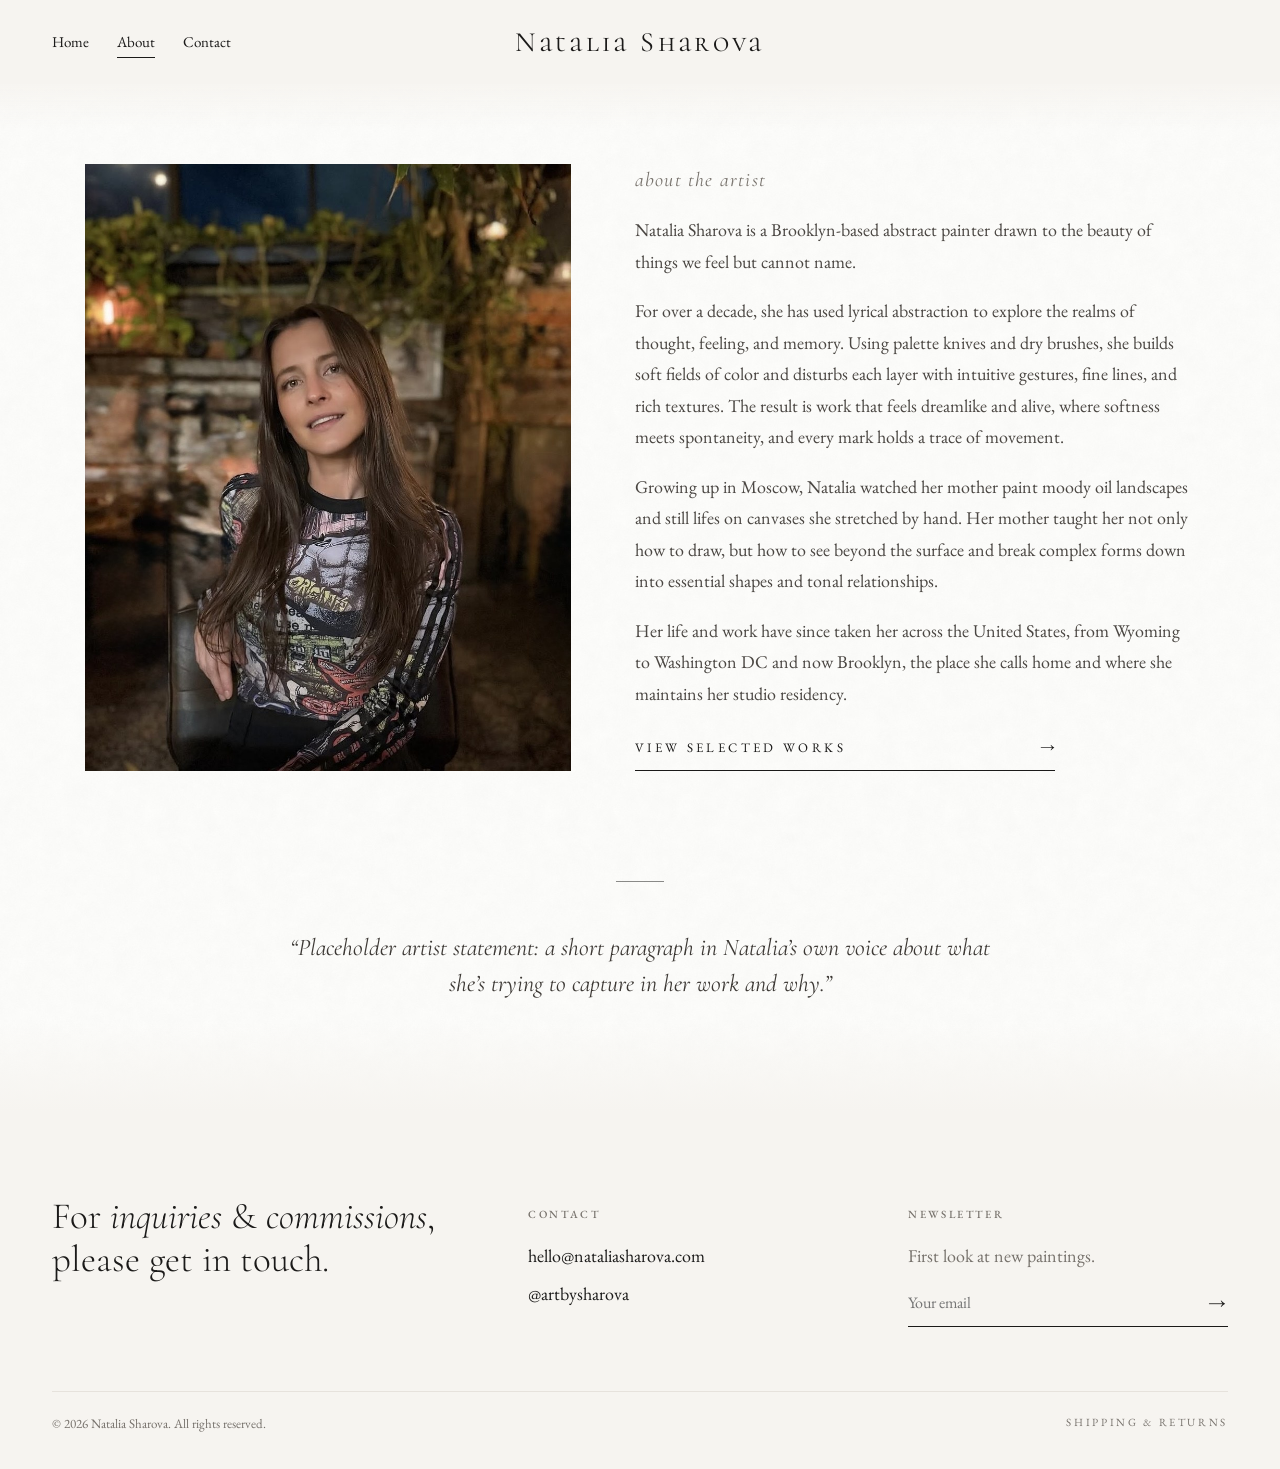
==== about.html @ 8653225b "Footer: copyright on one line Co-Authored-By: Claude Opus 5.5 <noreply@anthropic.com>" ====
<!doctype html>
<html lang="en">
<head>
  <meta charset="utf-8">
  <meta name="viewport" content="width=device-width, initial-scale=1">
  <title>About | Natalia Sharova</title>
  <meta name="description" content="About the artist Natalia Sharova.">
  <link rel="preconnect" href="https://fonts.googleapis.com">
  <link rel="preconnect" href="https://fonts.gstatic.com" crossorigin>
  <link href="https://fonts.googleapis.com/css2?family=Cormorant+Garamond:ital,wght@0,300;0,400;0,500;1,400&family=EB+Garamond:wght@400;500&family=Cormorant+Unicase:wght@400&display=swap" rel="stylesheet">
  <link rel="stylesheet" href="styles.css?v=20261111150754">
</head>
<body>

  <header class="site-header">
    <div class="wrap header-inner">
      <nav class="nav">
        <a href="index.html">Home</a>
        <a href="about.html" aria-current="page">About</a>
        <a href="#contact">Contact</a>
      </nav>
      <a class="logo" href="index.html">Natalia Sharova</a>
      <div class="header-right"></div>
    </div>
  </header>

  <main class="wrap">
    <section class="about">
      <img class="reveal" src="images/portrait-natalia-final.jpg" alt="Portrait of Natalia Sharova">
      <div class="reveal about-bio" style="transition-delay:.15s">
        <div class="eyebrow">about the artist</div>
        <h1 class="visually-hidden">About Natalia Sharova</h1>
        <p>Natalia Sharova is a Brooklyn-based abstract painter drawn to the beauty of things we feel but cannot name.</p>
        <p>For over a decade, she has used lyrical abstraction to explore the realms of thought, feeling, and memory. Using palette knives and dry brushes, she builds soft fields of color and disturbs each layer with intuitive gestures, fine lines, and rich textures. The result is work that feels dreamlike and alive, where softness meets spontaneity, and every mark holds a trace of movement.</p>
        <p>Growing up in Moscow, Natalia watched her mother paint moody oil landscapes and still lifes on canvases she stretched by hand. Her mother taught her not only how to draw, but how to see beyond the surface and break complex forms down into essential shapes and tonal relationships.</p>
        <p>Her life and work have since taken her across the United States, from Wyoming to Washington DC and now Brooklyn, the place she calls home and where she maintains her studio residency.</p>
        <a class="ruled about-link" href="index.html#shop"><span class="label">View selected works</span><span class="arrow" aria-hidden="true">→</span></a>
      </div>
    </section>

    <section class="statement reveal">
      <div class="divider" style="margin-bottom:48px"></div>
      <p>“Placeholder artist statement: a short paragraph in Natalia’s own voice about what she’s trying to capture in her work and why.”</p>
    </section>
  </main>

  <footer class="site-footer" id="contact">
    <div class="wrap reveal">
      <div class="foot-grid">
        <h2 class="foot-lead">For <em>inquiries</em> &amp; <em>commissions</em>, please get in touch.</h2>
        <div class="foot-col">
          <h3>Contact</h3>
          <ul>
            <li><a href="mailto:hello@nataliasharova.com">hello@nataliasharova.com</a></li>
            <li><a href="https://www.instagram.com/artbysharova" target="_blank" rel="noopener">@artbysharova</a></li>
          </ul>
        </div>
        <div class="foot-col">
          <h3>Newsletter</h3>
          <p class="foot-note">First look at new paintings.</p>
          <form class="signup" onsubmit="event.preventDefault(); this.innerHTML='<p class=&quot;foot-note&quot;>Thank you. You&rsquo;re on the list.</p>';">
            <input type="email" placeholder="Your email" required aria-label="Email address">
            <button type="submit" aria-label="Sign up">→</button>
          </form>
        </div>
      </div>
      <div class="foot-base">
        <p>© 2026 Natalia Sharova. All rights reserved.</p>
        <a href="shipping.html">Shipping &amp; Returns</a>
      </div>
    </div>
  </footer>

  <script>
    // Make the portrait exactly as tall as the bio next to it (re-measured whenever the bio's size changes).
    (function () {
      const bio = document.querySelector(".about-bio"), sec = document.querySelector(".about");
      if (!bio) return;
      const fit = () => sec.style.setProperty("--bio-h", bio.offsetHeight + "px");
      fit();                                    // right away
      addEventListener("load", fit);            // after fonts and images settle
      addEventListener("resize", fit);
      if (document.fonts) document.fonts.ready.then(fit);
      if ("ResizeObserver" in window) new ResizeObserver(fit).observe(bio);
    })();
  </script>
  <script src="reveal.js?v=20261111150754"></script>
</body>
</html>
---- styles.css ----
/* ---------- Colors & fonts (change these to restyle the whole site) ---------- */
:root {
  --paper: #ffffff;
  --ink: #1b1a19;
  --muted: #76716b;
  --line: #e6e2dc;
  --soft: #f6f4f0;
  --display: "Cormorant Garamond", Georgia, serif;
  --body: "EB Garamond", Georgia, serif;
}

* { box-sizing: border-box; margin: 0; padding: 0; }
html { scroll-behavior: smooth; }
body {
  /* very subtle stone/paper texture over the white (images/paper-texture.jpg; 800px tile shown at 400px for sharpness) */
  background: var(--paper) url("images/paper-texture.jpg?v=3") repeat;
  background-size: 400px 400px;
  color: var(--ink);
  font-family: var(--body);
  font-size: 18px;
  line-height: 1.6;
  -webkit-font-smoothing: antialiased;
}
img { display: block; max-width: 100%; }
a { color: inherit; text-decoration: none; }
button { font: inherit; color: inherit; background: none; border: 0; cursor: pointer; }

.wrap { max-width: 1240px; margin: 0 auto; padding: 0 clamp(16px, calc(4vw - 8px), 32px); }   /* side margins narrow gradually */

/* ---------- Fade-in on scroll ---------- */
.js-reveal .reveal { opacity: 0; transform: translateY(24px); transition: opacity 1s ease, transform 1s ease; }
.js-reveal .reveal.is-visible { opacity: 1; transform: none; }
@media (prefers-reduced-motion: reduce) { .js-reveal .reveal { transform: none; } }

/* ---------- Tagline font (Paragraph, a handwritten script; file in /fonts) ---------- */
@font-face { font-family: "Paragraph"; src: url("fonts/Paragraph.otf") format("opentype"); font-display: swap; }

/* ---------- Header ---------- */
.site-header {
  position: sticky; top: 0; z-index: 20;
  background: rgba(246,244,240,.94); /* same as footer (--soft), slightly see-through */
  backdrop-filter: blur(6px);
}
/* soft fade from the header color into the white page below it */
.site-header::after {
  content: ""; position: absolute; left: 0; right: 0; top: 100%; height: 44px;
  background: linear-gradient(to bottom, rgba(246,244,240,.94), rgba(246,244,240,0));
  pointer-events: none;
}
.header-inner {
  display: grid; grid-template-columns: 1fr auto 1fr; align-items: center;
  height: 84px;
}
.nav { display: flex; gap: 28px; font-size: 15px; }
.nav a { position: relative; padding: 4px 0; }
.nav a::after {
  content: ""; position: absolute; left: 0; right: 0; bottom: 0; height: 1px;
  background: var(--ink); transform: scaleX(0); transition: transform .3s;
}
.nav a:hover::after, .nav a[aria-current="page"]::after { transform: scaleX(1); }
.logo {
  font-family: "Cormorant Unicase", var(--display); font-weight: 400; font-size: 28px;
  letter-spacing: .12em; text-align: center;
}
.header-right { display: flex; justify-content: flex-end; gap: 18px; }
.icon { width: 18px; height: 18px; }

/* ---------- Welcome ---------- */
.welcome { text-align: center; padding-top: 88px; padding-bottom: 72px; }
.eyebrow {
  font-family: var(--display); font-style: italic; font-size: 20px;
  color: var(--muted); letter-spacing: .06em;
}
.welcome h1 {
  font-family: var(--display); font-weight: 300; font-size: clamp(34px, 5vw, 56px);
  line-height: 1.15; margin: 0 auto 18px; max-width: 18ch;
}
/* handwritten tagline: one line on computers, breaks after "place" on phones */
.welcome h1.tagline {
  font-family: "Paragraph", var(--display); font-weight: 400;
  font-size: clamp(75px, calc(6.96vw + 47.8px), 130px);   /* scales smoothly: 130px desktop → ~105px tablet → 75px phone */
  line-height: .75; max-width: none; margin-bottom: 0;
}
.phone-break { display: none; }

/* Tagline "being written": it starts as faint grey script, then black ink sweeps across it left to right
   at one steady pace, fully written 1.6s after the page loads (each half sweeps in .654s). */
@property --ink-edge { syntax: "<percentage>"; inherits: false; initial-value: 0%; }   /* separate name: --ink is the site's near-black color */
.tagline.writing .seg { position: relative; display: inline-block; color: rgba(27, 26, 25, .16);
  padding: .35em .25em; margin: -.35em -.25em; }        /* padding keeps the script's flourishes inside the ink layer */
.tagline.writing .seg::after {
  content: attr(data-text); position: absolute; inset: 0; padding: inherit; color: #1b1a19;
  -webkit-mask-image: linear-gradient(90deg, #000 calc(var(--ink-edge) - 6%), transparent var(--ink-edge));
          mask-image: linear-gradient(90deg, #000 calc(var(--ink-edge) - 6%), transparent var(--ink-edge));
  animation: write .654s linear .4s forwards;
}
.tagline.writing .s2::after { animation-delay: .947s; }  /* starts as the first half's ink reaches it (.4s + .654s × 88.6/106), so the edge flows straight through */
@keyframes write { from { --ink-edge: 0%; } to { --ink-edge: 106%; } }
@media (prefers-reduced-motion: reduce) {                /* no animation: show it already written */
  .tagline.writing .seg::after { animation: none; -webkit-mask-image: none; mask-image: none; }
}
@media (max-width: 600px) { .phone-break { display: inline; } }   /* phones: two lines */

.welcome p { max-width: 560px; margin: 0 auto 34px; color: #4a4642; }

.btn {
  display: inline-block; background: var(--ink); color: #fff;
  padding: 13px 34px; font-size: 16px; letter-spacing: .04em;
  transition: background .25s;
}
.btn:hover { background: #3a3733; }
.btn.outline { background: transparent; color: var(--ink); border: 1px solid var(--ink); }
.btn.outline:hover { background: var(--ink); color: #fff; }
.btn[aria-disabled="true"] { background: #bdb8b1; pointer-events: none; }

.divider { width: 48px; height: 1px; background: var(--ink); margin: 0 auto; opacity: .5; }

/* ---------- Shop ---------- */
.shop { padding-top: 72px; padding-bottom: 110px; scroll-margin-top: 20px; }
.section-title {
  font-family: var(--display); font-weight: 400; font-size: clamp(24px, calc(2.14vw + 13.7px), 30px); text-align: center;
}
.filters { display: flex; justify-content: center; gap: 28px; margin-top: 18px; font-size: 16px; color: var(--muted); }
.filters button { padding: 4px 0; border-bottom: 1px solid transparent; }
.filters button.active { color: var(--ink); border-color: var(--ink); }

.grid { display: grid; grid-template-columns: repeat(3, 1fr); gap: 56px 40px; margin-top: 56px; }
/* Staggered layout (used when LAYOUT = "staggered" in artworks.js) */
.stagger { margin-top: 56px; }
.srow { display: flex; align-items: flex-start; margin-bottom: clamp(48px, 7vw, 110px); }
.srow .card { flex: none; width: calc(var(--in) / 40 * clamp(44%, calc(44% + (1300px - 100vw) * .21), 50%)); }
.srow .card:last-child:not(:first-child) { margin-left: auto; }
@media (max-width: 760px) {                             /* phones: one column, alternating left and right */
  .srow { flex-direction: column; margin-bottom: 0; }
  .srow .card { width: calc(var(--in) / 40 * 86%); margin: 0 0 56px 0 !important; }
  .srow .card.alt { align-self: flex-end; }
}

.card { text-align: left; cursor: pointer; }
.card-media { position: relative; aspect-ratio: 1 / 1; overflow: hidden; background: var(--soft); }
.card-media img {
  position: absolute; inset: 0; width: 100%; height: 100%; object-fit: cover;
  transition: opacity .7s ease;
}
.card-media .room { opacity: 0; }
@media (hover: hover) {
  .card:hover .card-media .room { opacity: 1; }
}
.tag {
  position: absolute; top: 14px; left: 14px; z-index: 2;
  background: rgba(255,255,255,.55); backdrop-filter: blur(4px); color: rgba(27,26,25,.8); font-size: 13px; letter-spacing: .08em; text-transform: uppercase;
  padding: 3px 10px;
}
.card h3 { font-family: var(--display); font-style: italic; font-weight: 500; font-size: 22px; margin-top: 18px; }
.card .meta { font-size: 15px; color: var(--muted); }
.card .price { font-size: 16px; margin-top: 2px; }
.card.sold .price { color: var(--muted); }
/* On computers, the price only appears while the mouse is over the painting (its space stays reserved so nothing jumps).
   Phones and tablets can't hover, so there it stays visible. */
@media (hover: hover) {
  /* quick fade-out in place: it only moves back up after it's fully invisible, ready for the next slide-in */
  .card .price { opacity: 0; transform: translateY(-12px); transition: opacity .4s ease, transform 0s linear .4s; }
  .card:hover .price, .card:focus-visible .price {                                    /* slow fade-in, sliding down */
    opacity: 1; transform: none; transition: opacity 1s ease, transform 1s ease;
  }
}

/* ---------- Detail view (opens when a painting is clicked) ---------- */
.detail {
  position: fixed; inset: 0; z-index: 50; background: var(--paper) url("images/paper-texture.jpg?v=3") repeat; background-size: 400px 400px;
  overflow-y: auto; opacity: 0; visibility: hidden; transition: opacity .35s, visibility .35s;
}
.detail.open { opacity: 1; visibility: visible; }
.detail-close {
  position: fixed; top: 22px; right: 28px; font-size: 16px; z-index: 2;
  letter-spacing: .04em; padding: 6px 0; border-bottom: 1px solid var(--ink);
}
.detail-inner { container-type: inline-size; 
  display: grid; grid-template-columns: 1.25fr 1fr; gap: 64px; align-items: start;
  max-width: 1240px; margin: 0 auto; padding: 84px 32px 80px;
}
.detail-main { aspect-ratio: 1 / 1; background: var(--soft); overflow: hidden; touch-action: pan-y; }
/* mouse zoom eases in slowly and glides after the pointer; fingers move it directly (no lag) */
.detail-main img { width: 100%; height: 100%; object-fit: cover;
  transition: transform .8s cubic-bezier(.22, .61, .36, 1), transform-origin .45s ease-out; }
.detail-main.zoomed { touch-action: none; }                       /* while zoomed, a finger drag looks around the painting */
.detail-main.touching img { transition: none; }
@media (hover: hover) and (pointer: fine) { .detail-main { cursor: zoom-in; } }
.thumbs { display: flex; gap: 12px; margin-top: 12px; }
.thumbs button { width: 96px; aspect-ratio: 1 / 1; opacity: .5; transition: opacity .2s; outline-offset: 2px; }
.thumbs button.active, .thumbs button:hover { opacity: 1; }
.thumbs img { width: 100%; height: 100%; object-fit: cover; }
.detail-info { position: sticky; top: 84px; }
.detail-info h2 { font-family: var(--display); font-style: italic; font-weight: 400; font-size: clamp(26px, 3.06cqw, 36px); line-height: 1.1; }
.detail-info .kind { font-family: var(--display); font-style: italic; color: var(--muted); font-size: clamp(15px, 1.62cqw, 19px); margin-top: 6px; margin-bottom: 22px; }
/* detail view text scales with the detail view itself (cqw = % of its width), keeping the proportions to the painting you see at full width */
/* gallery-style status line: ● AVAILABLE / ● SOLD (detail view, and ● SOLD under sold paintings in the grid) */
.status { letter-spacing: .26em; text-transform: uppercase; color: var(--muted); }
.status .dot { display: inline-block; width: 7px; height: 7px; border-radius: 50%; background: #7e9a6f; margin-right: 9px; vertical-align: 1px; }
.status.sold .dot { background: #b0624f; }
.detail-info .status { font-size: clamp(10.5px, 1.02cqw, 12px); margin-bottom: 8px; }
.card .status { font-size: 10.5px; margin-top: 6px; }
.card .status .dot { width: 6px; height: 6px; margin-right: 8px; }
.detail-info .status + .price { margin-top: 0; }
.detail-info .status.sold { margin-bottom: 26px; }
.detail-info .price { font-size: clamp(17px, 1.87cqw, 22px); margin: 22px 0; }
.detail-info dl { display: grid; grid-template-columns: auto 1fr; gap: 6px 22px; font-size: 16px; border-top: 1px solid var(--line); padding-top: 20px; margin-bottom: 22px; }
.detail-info dt { color: var(--muted); }
.detail-info .desc { color: #4a4642; margin-bottom: 30px; }
.sizes { display: flex; flex-wrap: wrap; gap: 10px; margin-bottom: 26px; }
.sizes button { border: 1px solid var(--line); padding: 8px 16px; font-size: 15px; }
.sizes button.active { border-color: var(--ink); }
/* the inquire/purchase link: spaced capitals on a full-width hairline, arrow glides right on hover */
.ruled { display: flex; justify-content: space-between; align-items: baseline; width: 100%;
  font-size: clamp(11px, 1.1cqw, 13px); letter-spacing: .26em; text-transform: uppercase; color: var(--ink);
  padding: 4px 0 11px; border-bottom: 1px solid var(--ink); }
.ruled .arrow { display: inline-block; letter-spacing: 0; font-size: 15px; transition: transform .45s cubic-bezier(.22, .61, .36, 1); }
.ruled:hover .arrow, .ruled:focus-visible .arrow { transform: translateX(8px); }
.small-note { font-size: 14px; color: var(--muted); margin-top: 12px; }

/* ---------- Footer / contact ---------- */
.site-footer { position: relative; background: var(--soft); padding: 90px 0 36px; text-align: center; }
/* soft fade from the white page into the footer color */
.site-footer::before {
  content: ""; position: absolute; left: 0; right: 0; bottom: 100%; height: 90px;
  background: linear-gradient(to bottom, rgba(246,244,240,0), var(--soft));
  pointer-events: none;
}
/* Footer: gallery columns */
.site-footer { text-align: left; padding: 84px 0 34px; }
.foot-grid { display: grid; grid-template-columns: 1.3fr 1fr 1fr; gap: 60px; padding-bottom: 64px; }
.foot-lead { font-family: var(--display); font-weight: 300; font-size: clamp(30px, 2.9vw, 40px); line-height: 1.15; max-width: 440px; }
.foot-lead em { font-style: italic; }
.foot-col h3 { font-size: 11px; letter-spacing: .24em; text-transform: uppercase; font-weight: 500; color: var(--muted); margin: 10px 0 18px; }
.foot-col ul { list-style: none; padding: 0; }
.foot-col li { margin-bottom: 10px; }
.foot-col a { color: inherit; text-decoration: none; border-bottom: 1px solid transparent; transition: border-color .2s; }
.foot-col a:hover { border-bottom-color: currentColor; }
.foot-note { color: var(--muted); margin-bottom: 10px; }
.signup { display: flex; max-width: 340px; border-bottom: 1px solid var(--ink); }
.signup input { flex: 1; border: 0; background: transparent; font: inherit; font-size: 16px; padding: 10px 0; min-width: 0; color: var(--ink); }
.signup input:focus { outline: none; }
.signup button { background: none; border: 0; color: var(--ink); font-size: 18px; padding: 0 2px 0 14px; cursor: pointer; transition: transform .25s; }
.signup button:hover { transform: translateX(4px); }
.foot-base { border-top: 1px solid var(--line); padding-top: 22px; display: flex; justify-content: space-between; align-items: flex-start; font-size: 13px; color: var(--muted); line-height: 1.6; }
.foot-base a { color: inherit; text-decoration: none; font-size: 11px; letter-spacing: .24em; text-transform: uppercase; }
.foot-base a:hover { color: var(--ink); }
@media (max-width: 860px) {
  .foot-grid { grid-template-columns: 1fr 1fr; gap: 40px; }
  .foot-lead { grid-column: 1 / -1; }
}
@media (max-width: 560px) {
  .foot-grid { grid-template-columns: 1fr; gap: 34px; padding-bottom: 48px; }
  .foot-base { flex-direction: column; gap: 14px; }
}

/* ---------- About page ---------- */
/* portrait sized to exactly the height of the bio beside it (height set by a small script in about.html) */
.about { display: grid; grid-template-columns: auto minmax(0, 560px); justify-content: center; gap: 64px; align-items: center; padding-top: 80px; padding-bottom: 110px; }
.about img { aspect-ratio: 4/5; object-fit: cover; width: auto; height: var(--bio-h, 340px); }
.about-bio > :last-child { margin-bottom: 0; }
.about h1 { font-family: var(--display); font-weight: 300; font-size: 52px; line-height: 1.1; margin: 10px 0 24px; }
.about p { color: #4a4642; margin-bottom: 18px; line-height: 1.75; }
.about-link { max-width: 420px; margin-top: 22px; }
.statement { max-width: 720px; margin: 0 auto; padding-bottom: 110px; text-align: center; }
.statement h2 { font-family: var(--display); font-weight: 400; font-size: 34px; margin-bottom: 18px; }
.statement p { font-family: var(--display); font-style: italic; font-size: 24px; line-height: 1.5; color: #3d3935; }

/* ---------- Smaller screens ---------- */
@media (max-width: 900px) {
  .grid { grid-template-columns: repeat(2, 1fr); gap: 44px 20px; }
  .about { gap: 40px; }        /* tablets keep the portrait beside the bio */
  .detail-inner { gap: 36px; }   /* tablets keep the desktop side-by-side detail view, just a tighter gap */
}
@media (max-width: 760px) {      /* phones: detail view stacks (photo above the details) */
  .about { grid-template-columns: 1fr; gap: 36px; }   /* phones: portrait above the bio, full width */
  .about img { width: 100%; height: auto; }
  .detail-inner { grid-template-columns: 1fr; }
  .detail-info { position: static; }
  .thumbs button { width: 76px; }
}
@media (max-width: 720px) {
  /* narrow screens: name centered on its own line, menu centered below
     (switches at 720px, before the menu and name would touch at ~650px) */
  .header-inner { display: flex; flex-direction: column; align-items: center; height: auto; padding-top: 14px; padding-bottom: 10px; gap: 4px; }
  .logo { font-size: 23px; letter-spacing: .1em; white-space: nowrap; order: -1; }
  .header-right { display: none; }
  .nav { gap: 24px; font-size: 14px; justify-content: center; }
  .shop { scroll-margin-top: 90px; }
}
@media (max-width: 600px) {
  .grid { gap: 36px 14px; }
  .card h3 { font-size: 18px; }
  .detail-inner { padding: 64px 16px 60px; }
  .detail-close { right: 16px; top: 16px; }
}

/* keeps a page heading for search engines and screen readers without showing it */
.visually-hidden { position: absolute; width: 1px; height: 1px; padding: 0; margin: -1px; overflow: hidden; clip: rect(0 0 0 0); white-space: nowrap; border: 0; }
.about .eyebrow { margin-bottom: 18px; }

/* Shipping & Returns and Thank-you pages */
.policy { max-width: 640px; margin: 0 auto; padding: 80px 0 110px; }
.policy h1 { font-family: var(--display); font-weight: 300; font-size: 44px; line-height: 1.1; margin-bottom: 36px; }
.policy h2 { font-size: 11px; letter-spacing: .22em; text-transform: uppercase; font-weight: 500; margin: 40px 0 12px; }
.policy p { color: #4a4642; line-height: 1.75; margin-bottom: 14px; }
.policy a:not(.ruled) { color: inherit; text-decoration: underline; text-underline-offset: 3px; text-decoration-thickness: 1px; }
.policy .lead-in { font-family: var(--display); font-style: italic; font-size: 22px; color: var(--ink); }
.thanks { text-align: left; }
.policy-link { max-width: 420px; margin-top: 30px; }
.small-note a { color: inherit; text-decoration: underline; text-underline-offset: 2px; }
.thanks { padding: 150px 0 190px; }
@media (max-width: 560px) { .thanks { padding: 90px 0 120px; } }
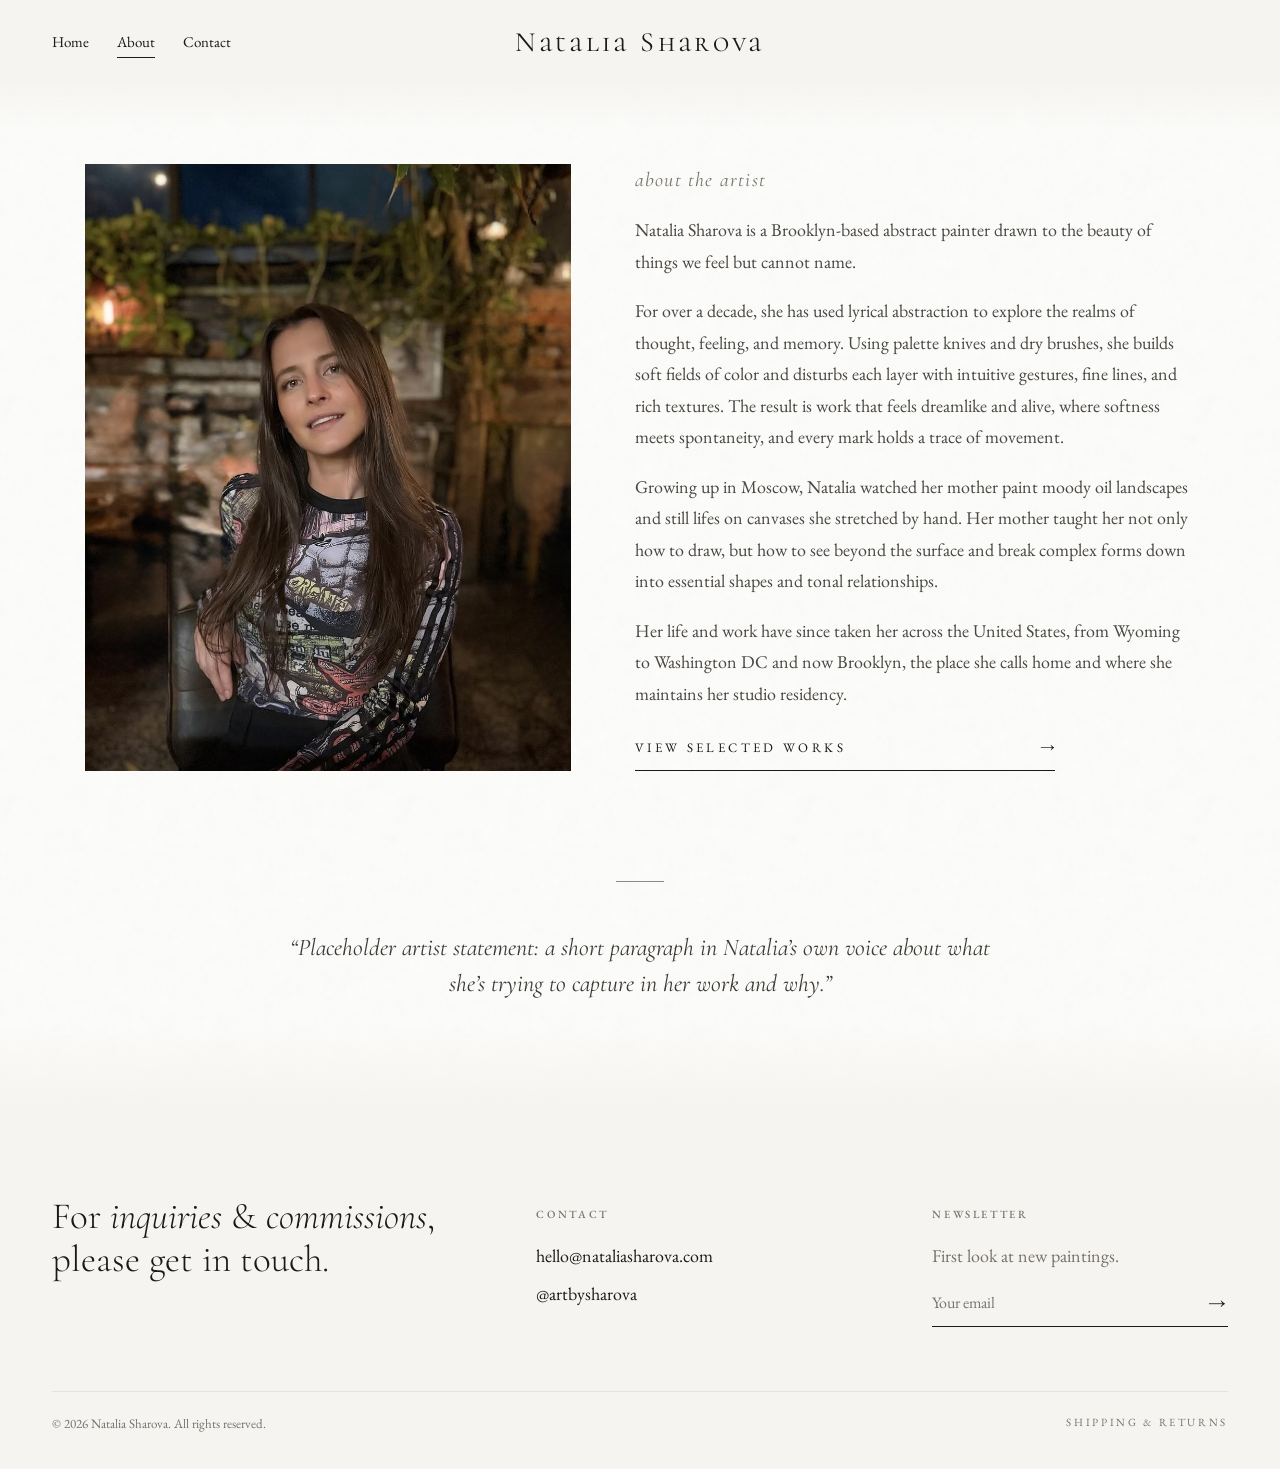
==== commit 1609053b: "Footer: more space between columns Co-Authored-By: Claude Opus 5.5 <noreply@anthropic.com>" ====
--- a/about.html
+++ b/about.html
@@ -8,7 +8,7 @@
   <link rel="preconnect" href="https://fonts.googleapis.com">
   <link rel="preconnect" href="https://fonts.gstatic.com" crossorigin>
   <link href="https://fonts.googleapis.com/css2?family=Cormorant+Garamond:ital,wght@0,300;0,400;0,500;1,400&family=EB+Garamond:wght@400;500&family=Cormorant+Unicase:wght@400&display=swap" rel="stylesheet">
-  <link rel="stylesheet" href="styles.css?v=20261111150754">
+  <link rel="stylesheet" href="styles.css?v=20261111152157">
 </head>
 <body>
 
@@ -84,6 +84,6 @@
       if ("ResizeObserver" in window) new ResizeObserver(fit).observe(bio);
     })();
   </script>
-  <script src="reveal.js?v=20261111150754"></script>
+  <script src="reveal.js?v=20261111152157"></script>
 </body>
 </html>
--- a/styles.css
+++ b/styles.css
@@ -228,7 +228,7 @@
 }
 /* Footer: gallery columns */
 .site-footer { text-align: left; padding: 84px 0 34px; }
-.foot-grid { display: grid; grid-template-columns: 1.3fr 1fr 1fr; gap: 60px; padding-bottom: 64px; }
+.foot-grid { display: grid; grid-template-columns: 1.3fr 1fr 1fr; gap: 100px; padding-bottom: 64px; }
 .foot-lead { font-family: var(--display); font-weight: 300; font-size: clamp(30px, 2.9vw, 40px); line-height: 1.15; max-width: 440px; }
 .foot-lead em { font-style: italic; }
 .foot-col h3 { font-size: 11px; letter-spacing: .24em; text-transform: uppercase; font-weight: 500; color: var(--muted); margin: 10px 0 18px; }
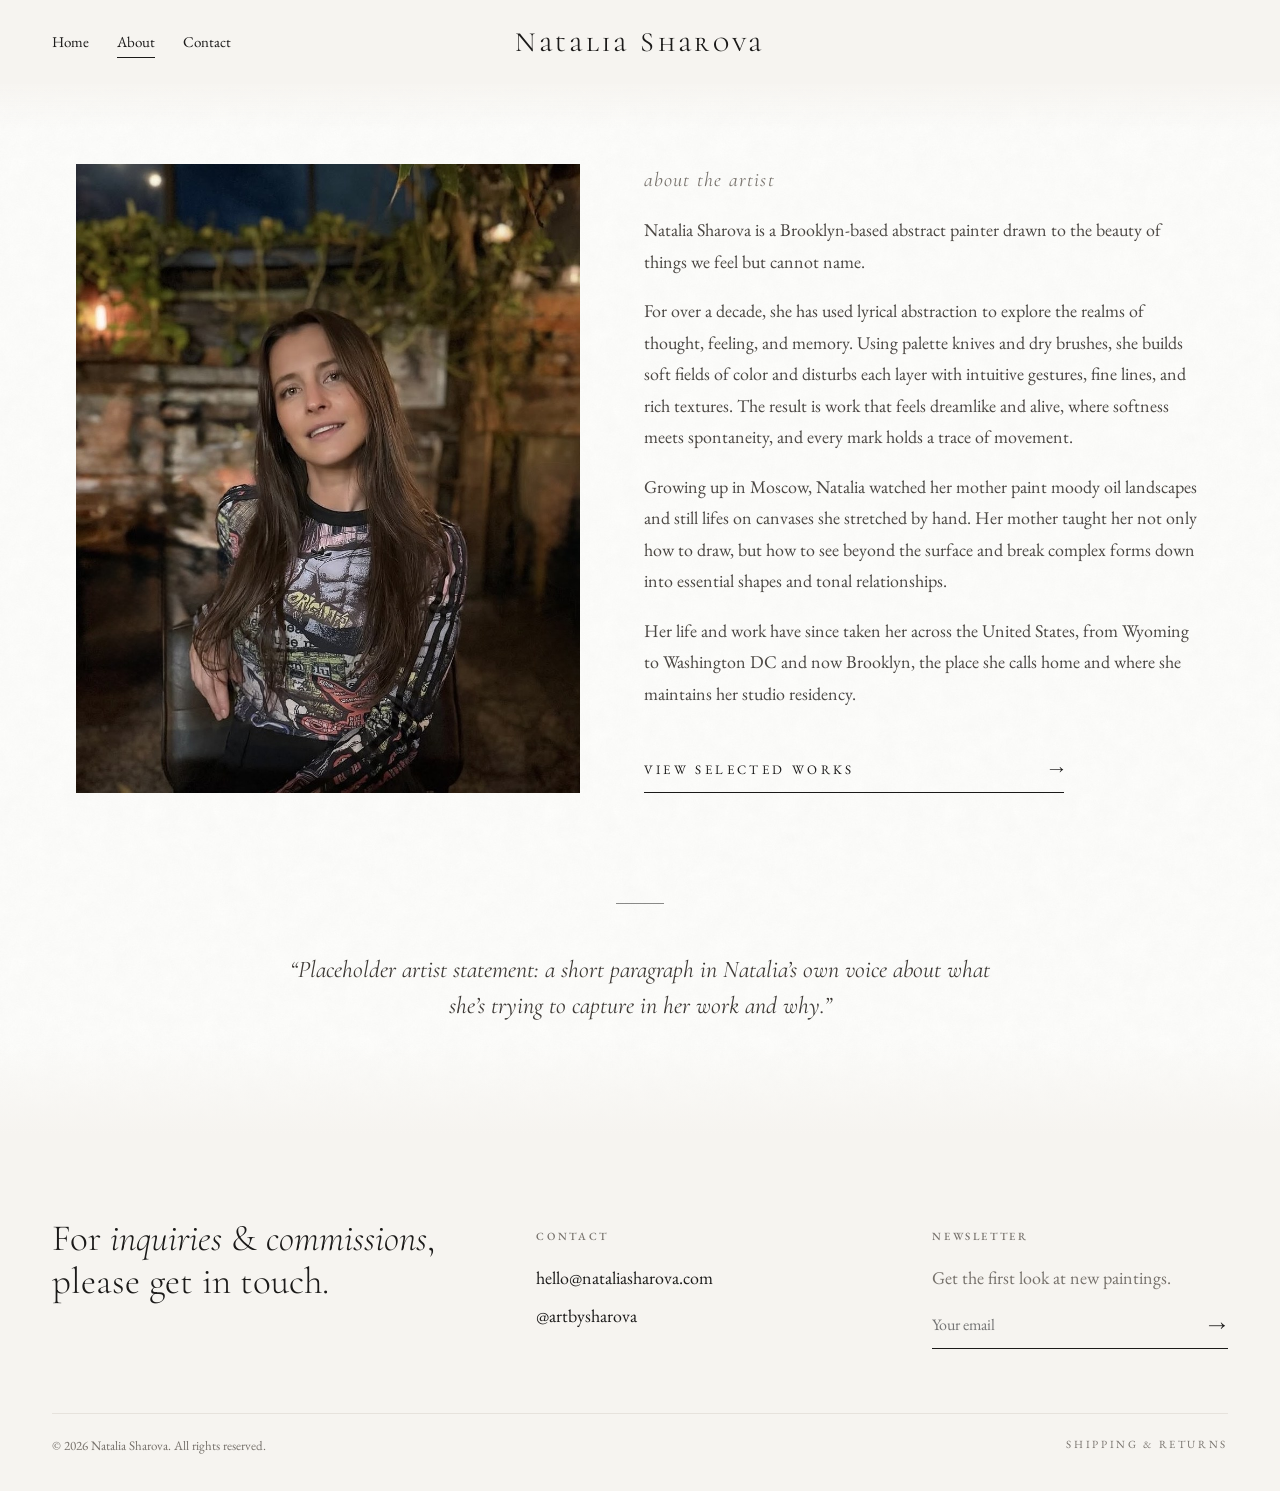
==== commit 57e7ad00: "Newsletter line; more space above About link Co-Authored-By: Claude Opus 5.5 <noreply@anthropic.com>" ====
--- a/about.html
+++ b/about.html
@@ -8,7 +8,7 @@
   <link rel="preconnect" href="https://fonts.googleapis.com">
   <link rel="preconnect" href="https://fonts.gstatic.com" crossorigin>
   <link href="https://fonts.googleapis.com/css2?family=Cormorant+Garamond:ital,wght@0,300;0,400;0,500;1,400&family=EB+Garamond:wght@400;500&family=Cormorant+Unicase:wght@400&display=swap" rel="stylesheet">
-  <link rel="stylesheet" href="styles.css?v=20261111152157">
+  <link rel="stylesheet" href="styles.css?v=20261111152541">
 </head>
 <body>
 
@@ -57,7 +57,7 @@
         </div>
         <div class="foot-col">
           <h3>Newsletter</h3>
-          <p class="foot-note">First look at new paintings.</p>
+          <p class="foot-note">Get the first look at new paintings.</p>
           <form class="signup" onsubmit="event.preventDefault(); this.innerHTML='<p class=&quot;foot-note&quot;>Thank you. You&rsquo;re on the list.</p>';">
             <input type="email" placeholder="Your email" required aria-label="Email address">
             <button type="submit" aria-label="Sign up">→</button>
@@ -84,6 +84,6 @@
       if ("ResizeObserver" in window) new ResizeObserver(fit).observe(bio);
     })();
   </script>
-  <script src="reveal.js?v=20261111152157"></script>
+  <script src="reveal.js?v=20261111152541"></script>
 </body>
 </html>
--- a/styles.css
+++ b/styles.css
@@ -261,7 +261,7 @@
 .about-bio > :last-child { margin-bottom: 0; }
 .about h1 { font-family: var(--display); font-weight: 300; font-size: 52px; line-height: 1.1; margin: 10px 0 24px; }
 .about p { color: #4a4642; margin-bottom: 18px; line-height: 1.75; }
-.about-link { max-width: 420px; margin-top: 22px; }
+.about-link { max-width: 420px; margin-top: 44px; }
 .statement { max-width: 720px; margin: 0 auto; padding-bottom: 110px; text-align: center; }
 .statement h2 { font-family: var(--display); font-weight: 400; font-size: 34px; margin-bottom: 18px; }
 .statement p { font-family: var(--display); font-style: italic; font-size: 24px; line-height: 1.5; color: #3d3935; }
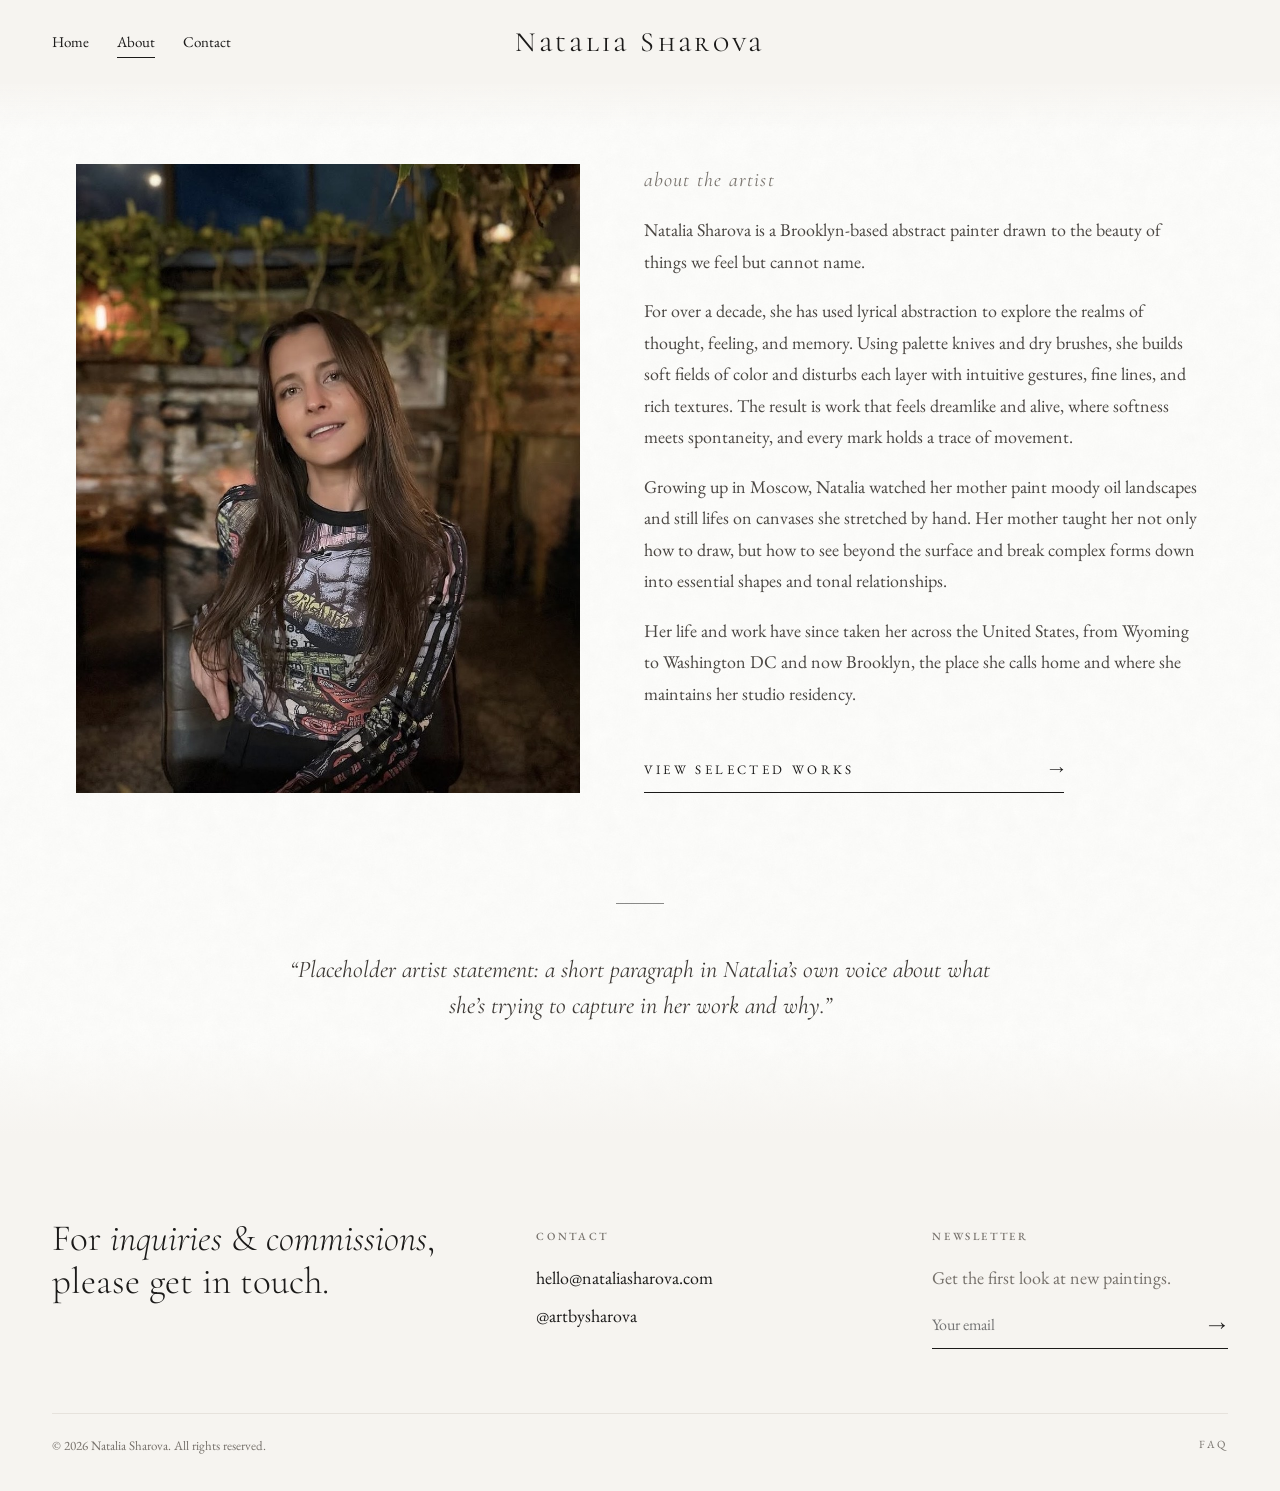
==== commit 420c8097: "Rename Shipping & Returns page to FAQ Co-Authored-By: Claude Opus 5.5 <noreply@anthropic.com>" ====
--- a/about.html
+++ b/about.html
@@ -8,7 +8,7 @@
   <link rel="preconnect" href="https://fonts.googleapis.com">
   <link rel="preconnect" href="https://fonts.gstatic.com" crossorigin>
   <link href="https://fonts.googleapis.com/css2?family=Cormorant+Garamond:ital,wght@0,300;0,400;0,500;1,400&family=EB+Garamond:wght@400;500&family=Cormorant+Unicase:wght@400&display=swap" rel="stylesheet">
-  <link rel="stylesheet" href="styles.css?v=20261111152541">
+  <link rel="stylesheet" href="styles.css?v=20261119154401">
 </head>
 <body>
 
@@ -66,7 +66,7 @@
       </div>
       <div class="foot-base">
         <p>© 2026 Natalia Sharova. All rights reserved.</p>
-        <a href="shipping.html">Shipping &amp; Returns</a>
+        <a href="faq.html">FAQ</a>
       </div>
     </div>
   </footer>
@@ -84,6 +84,6 @@
       if ("ResizeObserver" in window) new ResizeObserver(fit).observe(bio);
     })();
   </script>
-  <script src="reveal.js?v=20261111152541"></script>
+  <script src="reveal.js?v=20261119154401"></script>
 </body>
 </html>
--- a/styles.css
+++ b/styles.css
@@ -311,3 +311,9 @@
 .small-note a { color: inherit; text-decoration: underline; text-underline-offset: 2px; }
 .thanks { padding: 150px 0 190px; }
 @media (max-width: 560px) { .thanks { padding: 90px 0 120px; } }
+
+/* sold note sits above the Inquire link; "Price on request" uses the same quiet note style */
+.detail-info .sold-note { margin: 0 0 22px; }
+.detail-info .price-request { margin: 30px 0 22px; }
+.detail-info .price-request ~ .desc:empty { display: none; }
+.detail-info .status.sold { margin-bottom: 8px; }
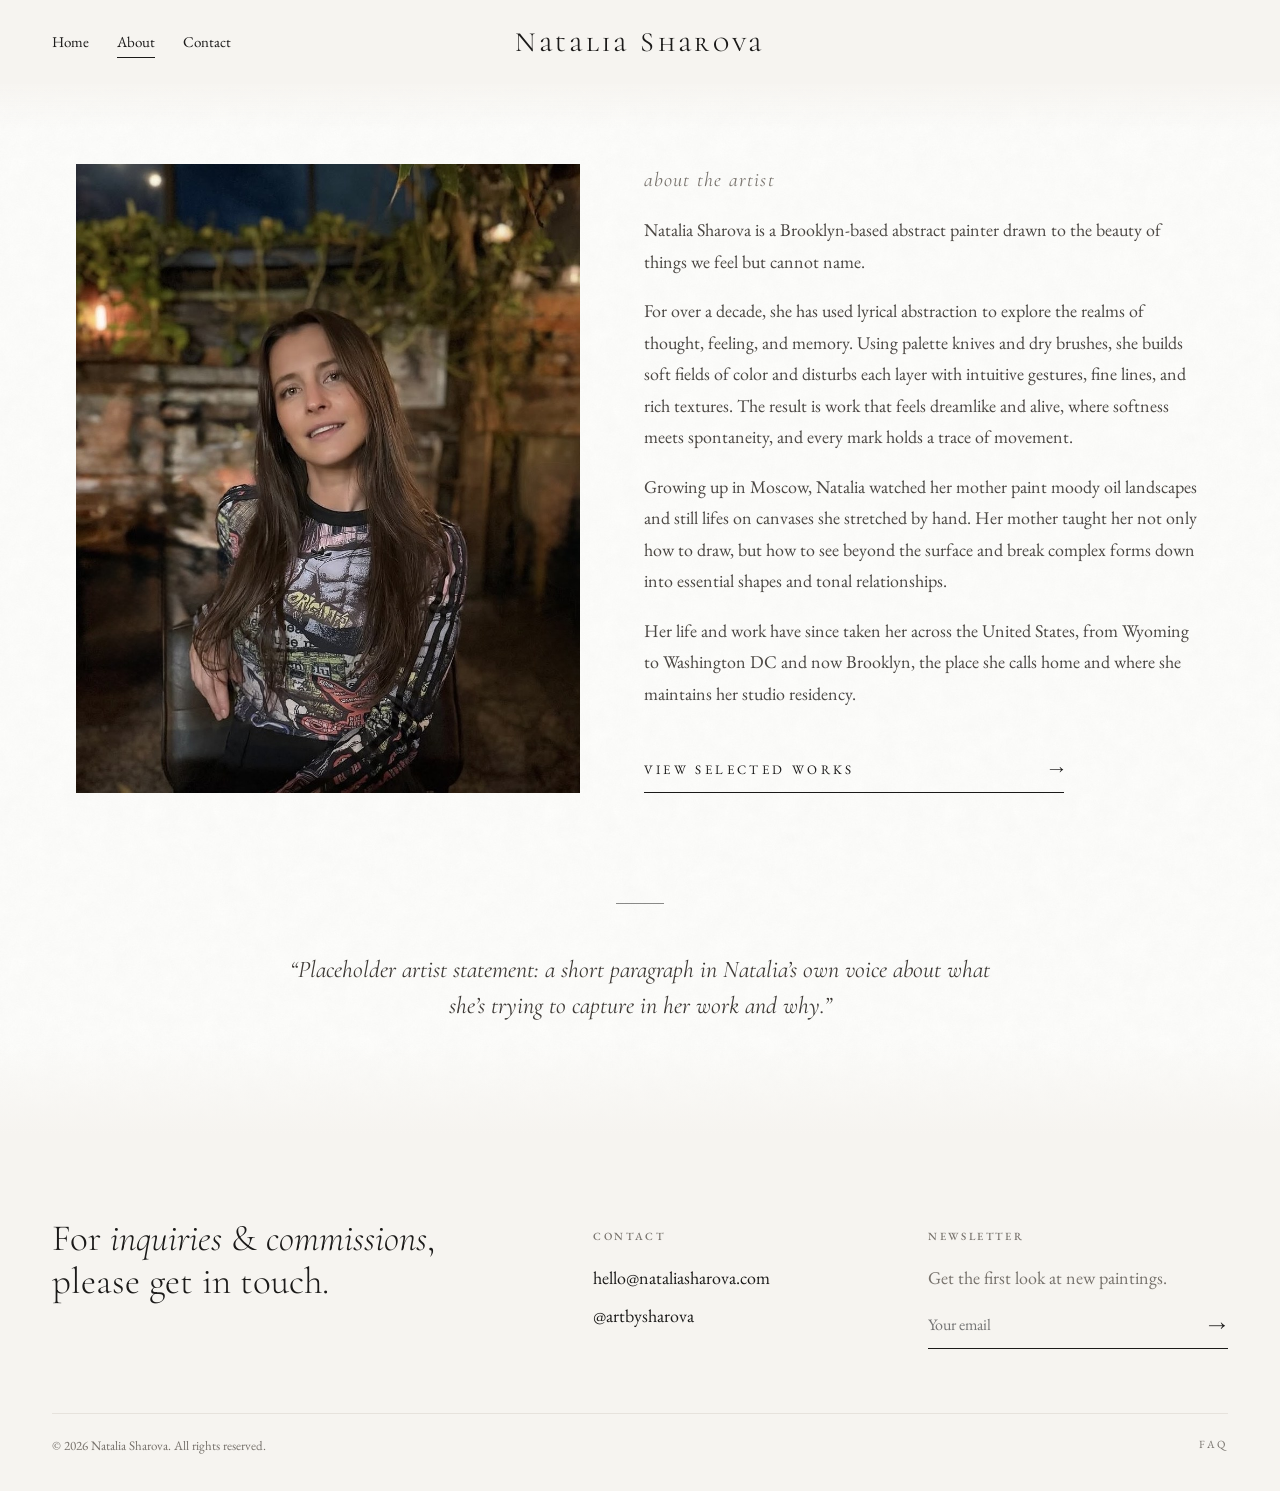
==== commit e32568b5: "Footer: heading breaks after 'commissions,'; contact column shifts right Co-Authored-By: Claude Opus" ====
--- a/about.html
+++ b/about.html
@@ -8,7 +8,7 @@
   <link rel="preconnect" href="https://fonts.googleapis.com">
   <link rel="preconnect" href="https://fonts.gstatic.com" crossorigin>
   <link href="https://fonts.googleapis.com/css2?family=Cormorant+Garamond:ital,wght@0,300;0,400;0,500;1,400&family=EB+Garamond:wght@400;500&family=Cormorant+Unicase:wght@400&display=swap" rel="stylesheet">
-  <link rel="stylesheet" href="styles.css?v=20261119154401">
+  <link rel="stylesheet" href="styles.css?v=20261119155146">
 </head>
 <body>
 
@@ -47,7 +47,7 @@
   <footer class="site-footer" id="contact">
     <div class="wrap reveal">
       <div class="foot-grid">
-        <h2 class="foot-lead">For <em>inquiries</em> &amp; <em>commissions</em>, please get in touch.</h2>
+        <h2 class="foot-lead"><span class="nowrap">For <em>inquiries</em> &amp; <em>commissions</em>,</span><br> please get in touch.</h2>
         <div class="foot-col">
           <h3>Contact</h3>
           <ul>
@@ -84,6 +84,6 @@
       if ("ResizeObserver" in window) new ResizeObserver(fit).observe(bio);
     })();
   </script>
-  <script src="reveal.js?v=20261119154401"></script>
+  <script src="reveal.js?v=20261119155146"></script>
 </body>
 </html>
--- a/styles.css
+++ b/styles.css
@@ -228,8 +228,12 @@
 }
 /* Footer: gallery columns */
 .site-footer { text-align: left; padding: 84px 0 34px; }
-.foot-grid { display: grid; grid-template-columns: 1.3fr 1fr 1fr; gap: 100px; padding-bottom: 64px; }
-.foot-lead { font-family: var(--display); font-weight: 300; font-size: clamp(30px, 2.9vw, 40px); line-height: 1.15; max-width: 440px; }
+.foot-grid { display: grid; grid-template-columns: auto 1fr auto; gap: 72px; padding-bottom: 64px; }
+.foot-lead { font-family: var(--display); font-weight: 300; font-size: clamp(30px, 2.9vw, 40px); line-height: 1.15; }
+.foot-lead .nowrap { white-space: nowrap; }
+
+.foot-col:nth-child(2) { justify-self: center; }
+.foot-col:last-child { width: 300px; }
 .foot-lead em { font-style: italic; }
 .foot-col h3 { font-size: 11px; letter-spacing: .24em; text-transform: uppercase; font-weight: 500; color: var(--muted); margin: 10px 0 18px; }
 .foot-col ul { list-style: none; padding: 0; }
@@ -245,8 +249,10 @@
 .foot-base { border-top: 1px solid var(--line); padding-top: 22px; display: flex; justify-content: space-between; align-items: flex-start; font-size: 13px; color: var(--muted); line-height: 1.6; }
 .foot-base a { color: inherit; text-decoration: none; font-size: 11px; letter-spacing: .24em; text-transform: uppercase; }
 .foot-base a:hover { color: var(--ink); }
-@media (max-width: 860px) {
+@media (max-width: 1040px) {
   .foot-grid { grid-template-columns: 1fr 1fr; gap: 40px; }
+  .foot-col:nth-child(2) { justify-self: start; }
+  .foot-col:last-child { width: auto; }
   .foot-lead { grid-column: 1 / -1; }
 }
 @media (max-width: 560px) {
